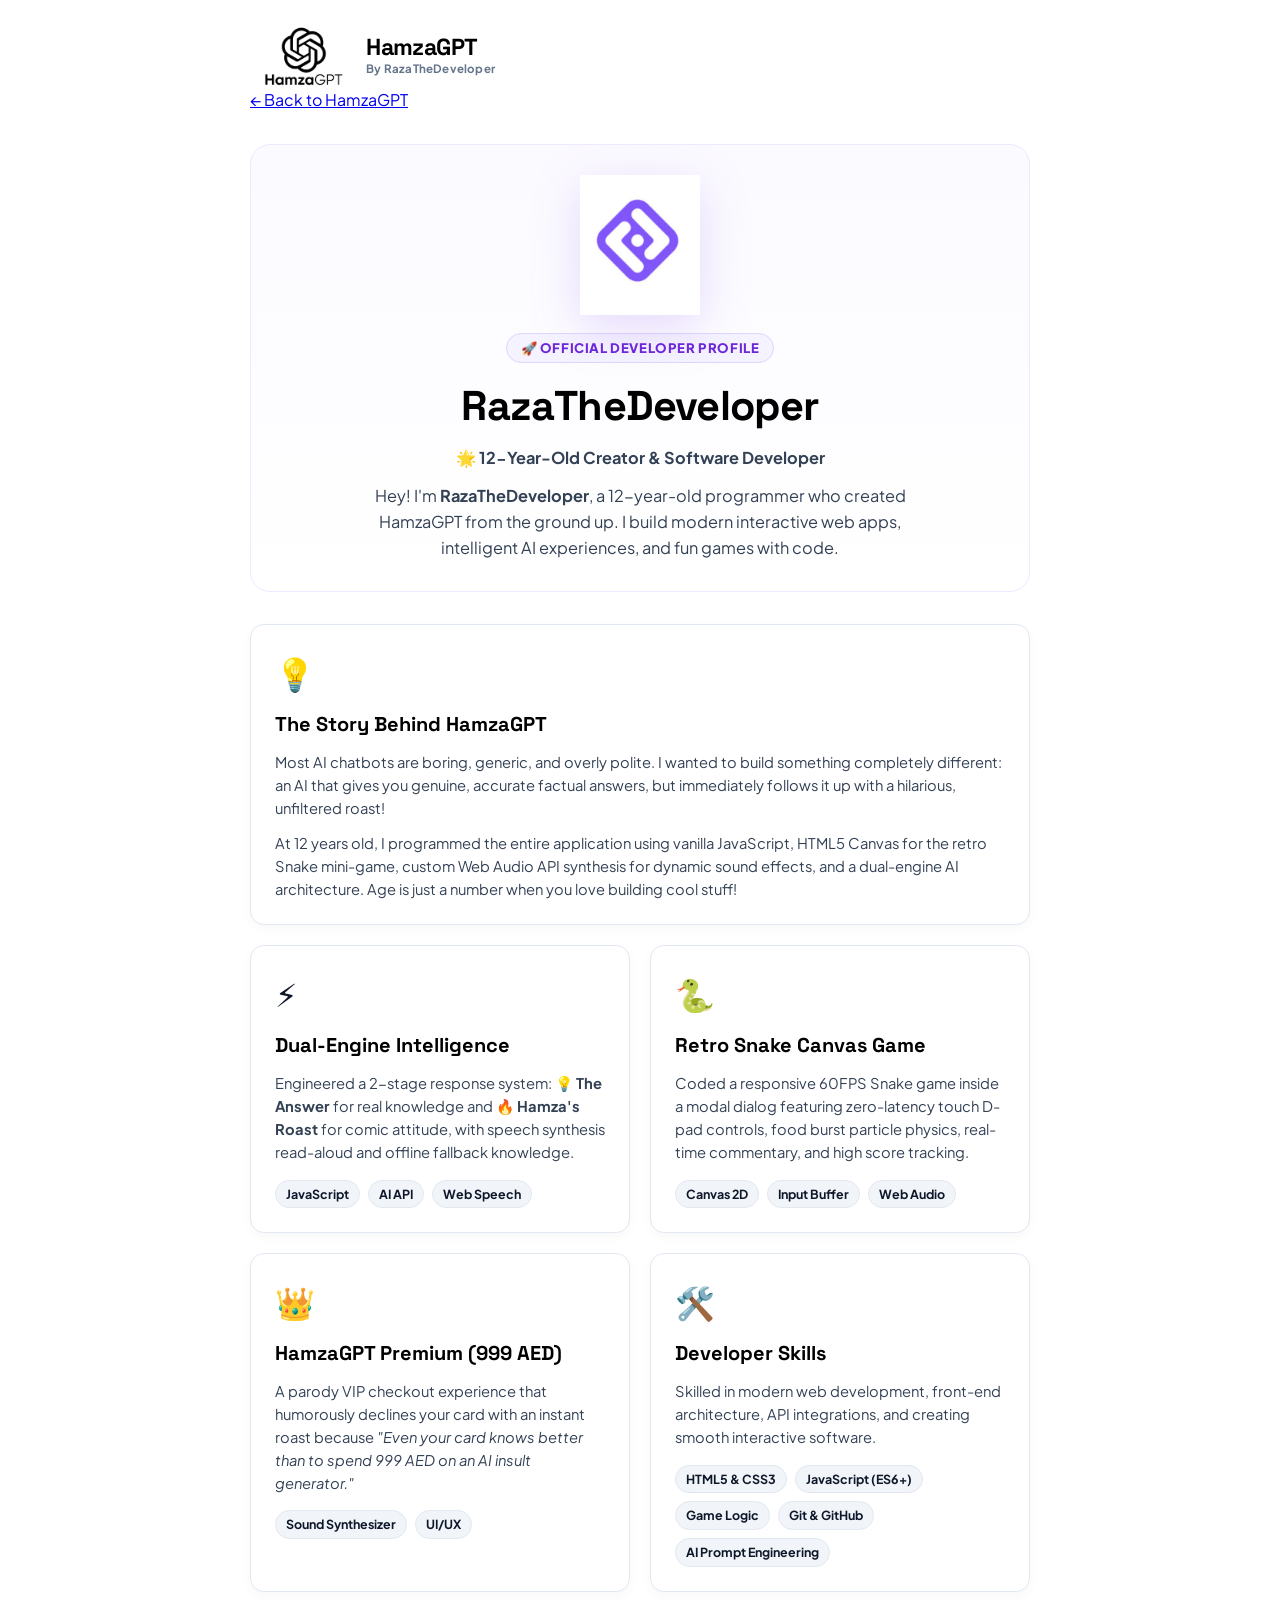
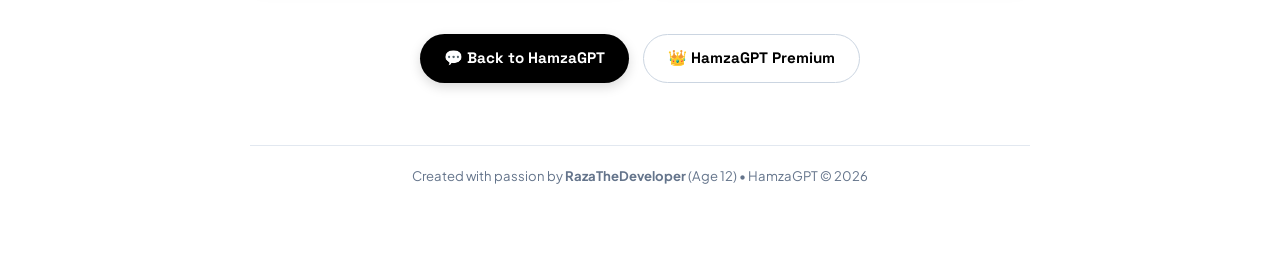
==== developer.html @ 1ef6a2d9 "feat: add developer page with logo for 12-year-old creator RazaTheDeveloper and Learn More link" ====
<!DOCTYPE html>
<html lang="en">
<head>
  <meta charset="UTF-8">
  <meta name="viewport" content="width=device-width, initial-scale=1.0">
  <title>About RazaTheDeveloper | Creator of HamzaGPT</title>
  <link rel="preconnect" href="https://fonts.googleapis.com">
  <link rel="preconnect" href="https://fonts.gstatic.com" crossorigin>
  <link href="https://fonts.googleapis.com/css2?family=Plus+Jakarta+Sans:wght@400;500;600;700;800&family=Space+Grotesk:wght@600;700;800&display=swap" rel="stylesheet">
  <link rel="stylesheet" href="style.css">
  <link rel="icon" type="image/png" href="developer-logo.png">
  <style>
    html, body {
      height: auto !important;
      min-height: 100vh !important;
      overflow-y: auto !important;
      background: #ffffff !important;
    }
  </style>
</head>
<body class="theme-white">

  <div class="developer-page">
    
    <!-- Top Navigation -->
    <header class="premium-nav">
      <div class="brand">
        <a href="index.html" style="text-decoration: none; display: flex; align-items: center; gap: 12px;">
          <img src="logo.jpg" alt="HamzaGPT Logo" class="brand-logo" style="height: 64px;">
          <div class="brand-text">
            <h1 class="brand-title" style="font-size: 1.45rem;">HamzaGPT</h1>
            <span class="created-by-badge">By RazaTheDeveloper</span>
          </div>
        </a>
      </div>

      <a href="index.html" class="back-link">
        ← Back to HamzaGPT
      </a>
    </header>

    <!-- Developer Hero Section -->
    <section class="dev-hero">
      <img src="developer-logo.png" alt="RazaTheDeveloper Logo" class="dev-hero-logo">
      <span class="dev-badge">🚀 Official Developer Profile</span>
      <h1>RazaTheDeveloper</h1>
      <p class="dev-hero-age">🌟 12-Year-Old Creator & Software Developer</p>
      <p>
        Hey! I'm <strong>RazaTheDeveloper</strong>, a 12-year-old programmer who created HamzaGPT from the ground up. I build modern interactive web apps, intelligent AI experiences, and fun games with code.
      </p>
    </section>

    <!-- Cards Grid -->
    <section class="dev-cards-grid">
      
      <!-- The Story -->
      <div class="dev-card" style="grid-column: 1 / -1;">
        <span class="dev-card-icon">💡</span>
        <h3>The Story Behind HamzaGPT</h3>
        <p>
          Most AI chatbots are boring, generic, and overly polite. I wanted to build something completely different: an AI that gives you genuine, accurate factual answers, but immediately follows it up with a hilarious, unfiltered roast!
        </p>
        <p>
          At 12 years old, I programmed the entire application using vanilla JavaScript, HTML5 Canvas for the retro Snake mini-game, custom Web Audio API synthesis for dynamic sound effects, and a dual-engine AI architecture. Age is just a number when you love building cool stuff!
        </p>
      </div>

      <!-- Feature 1: Dual-Engine AI -->
      <div class="dev-card">
        <span class="dev-card-icon">⚡</span>
        <h3>Dual-Engine Intelligence</h3>
        <p>
          Engineered a 2-stage response system: <strong>💡 The Answer</strong> for real knowledge and <strong>🔥 Hamza's Roast</strong> for comic attitude, with speech synthesis read-aloud and offline fallback knowledge.
        </p>
        <div class="dev-tech-tags">
          <span class="dev-tech-tag">JavaScript</span>
          <span class="dev-tech-tag">AI API</span>
          <span class="dev-tech-tag">Web Speech</span>
        </div>
      </div>

      <!-- Feature 2: Built-in Snake Game -->
      <div class="dev-card">
        <span class="dev-card-icon">🐍</span>
        <h3>Retro Snake Canvas Game</h3>
        <p>
          Coded a responsive 60FPS Snake game inside a modal dialog featuring zero-latency touch D-pad controls, food burst particle physics, real-time commentary, and high score tracking.
        </p>
        <div class="dev-tech-tags">
          <span class="dev-tech-tag">Canvas 2D</span>
          <span class="dev-tech-tag">Input Buffer</span>
          <span class="dev-tech-tag">Web Audio</span>
        </div>
      </div>

      <!-- Feature 3: Sarcastic Premium System -->
      <div class="dev-card">
        <span class="dev-card-icon">👑</span>
        <h3>HamzaGPT Premium (999 AED)</h3>
        <p>
          A parody VIP checkout experience that humorously declines your card with an instant roast because <em>"Even your card knows better than to spend 999 AED on an AI insult generator."</em>
        </p>
        <div class="dev-tech-tags">
          <span class="dev-tech-tag">Sound Synthesizer</span>
          <span class="dev-tech-tag">UI/UX</span>
        </div>
      </div>

      <!-- Tech Stack -->
      <div class="dev-card">
        <span class="dev-card-icon">🛠️</span>
        <h3>Developer Skills</h3>
        <p>
          Skilled in modern web development, front-end architecture, API integrations, and creating smooth interactive software.
        </p>
        <div class="dev-tech-tags">
          <span class="dev-tech-tag">HTML5 & CSS3</span>
          <span class="dev-tech-tag">JavaScript (ES6+)</span>
          <span class="dev-tech-tag">Game Logic</span>
          <span class="dev-tech-tag">Git & GitHub</span>
          <span class="dev-tech-tag">AI Prompt Engineering</span>
        </div>
      </div>

    </section>

    <!-- Bottom Actions -->
    <div class="dev-cta-bar">
      <a href="index.html" class="dev-primary-btn">
        💬 Back to HamzaGPT
      </a>
      <a href="premium.html" class="dev-secondary-btn">
        👑 HamzaGPT Premium
      </a>
    </div>

    <!-- Page Footer -->
    <footer style="text-align: center; margin-top: 30px; padding-top: 20px; border-top: 1px solid var(--border-light); font-size: 0.82rem; color: var(--text-muted);">
      Created with passion by <strong>RazaTheDeveloper</strong> (Age 12) • HamzaGPT © 2026
    </footer>

  </div>

</body>
</html>
---- style.css ----
/* ========================================================
   HAMZAGPT - CLEAN CHATGPT AESTHETIC & PURE WHITE THEME
   ======================================================== */

:root {
  --bg-main: #ffffff;
  --bg-secondary: #f8fafc;
  --bg-card: #f9fafb;
  --bg-card-border: #e2e8f0;
  
  --text-primary: #0f172a;
  --text-secondary: #334155;
  --text-muted: #64748b;
  
  --border-light: #e2e8f0;
  --border-medium: #cbd5e1;
  --border-focus: #000000;
  
  --accent-red: #ef4444;

  --radius-sm: 8px;
  --radius-md: 14px;
  --radius-lg: 20px;
  --radius-full: 9999px;

  --font-main: 'Plus Jakarta Sans', system-ui, -apple-system, sans-serif;
  --font-display: 'Space Grotesk', system-ui, sans-serif;
  --transition: 0.15s ease;
}

* {
  box-sizing: border-box;
  margin: 0;
  padding: 0;
}

html, body {
  min-height: 100%;
}

body {
  font-family: var(--font-main);
  background-color: var(--bg-main) !important;
  color: var(--text-primary);
  display: flex;
  flex-direction: column;
  line-height: 1.5;
}

/* Master App Container */
.chat-app {
  display: flex;
  flex-direction: column;
  height: 100vh;
  width: 100%;
  max-width: 900px;
  margin: 0 auto;
  position: relative;
  background-color: var(--bg-main);
  overflow: hidden;
}

/* ========================================================
   2-SECOND SPLASH LOADING SCREEN
   ======================================================== */
.splash-screen {
  position: fixed;
  inset: 0;
  background: #ffffff;
  z-index: 99999;
  display: flex;
  align-items: center;
  justify-content: center;
  transition: opacity 0.45s cubic-bezier(0.4, 0, 0.2, 1), visibility 0.45s ease;
}

.splash-content {
  display: flex;
  flex-direction: column;
  align-items: center;
  text-align: center;
  gap: 14px;
}

.splash-logo {
  width: 240px;
  height: auto;
  max-height: 160px;
  object-fit: contain;
  animation: splashPulse 2s ease-in-out infinite;
}

@keyframes splashPulse {
  0%, 100% { transform: scale(1); opacity: 0.95; }
  50% { transform: scale(1.04); opacity: 1; }
}

.splash-bar {
  width: 180px;
  height: 3px;
  background: #f1f5f9;
  border-radius: 9999px;
  overflow: hidden;
  margin-top: 4px;
}

.splash-bar-fill {
  height: 100%;
  width: 0%;
  background: #000000;
  border-radius: 9999px;
  animation: splashFill 1.9s cubic-bezier(0.4, 0, 0.2, 1) forwards;
}

@keyframes splashFill {
  0% { width: 0%; }
  35% { width: 55%; }
  75% { width: 85%; }
  100% { width: 100%; }
}

.splash-tagline {
  font-size: 0.84rem;
  font-weight: 600;
  color: #64748b;
  letter-spacing: 0.3px;
}

.splash-screen.fade-out {
  opacity: 0;
  visibility: hidden;
  pointer-events: none;
}

/* ========================================================
   HEADER & BIG LOGO
   ======================================================== */
.app-header {
  display: flex;
  align-items: center;
  justify-content: space-between;
  padding: 12px 24px;
  border-bottom: 1px solid var(--border-light);
  background: #ffffff;
  flex-shrink: 0;
  z-index: 10;
  gap: 16px;
}

.brand {
  display: flex;
  align-items: center;
  gap: 14px;
}

/* Big Crisp Brand Logo */
.brand-logo {
  height: 72px;
  width: auto;
  max-width: 240px;
  object-fit: contain;
  display: block;
  transition: transform var(--transition);
}

.brand-logo:hover {
  transform: scale(1.03);
}

.brand-title {
  font-family: var(--font-display);
  font-size: 1.65rem;
  font-weight: 800;
  color: #000000;
  letter-spacing: -0.6px;
  line-height: 1.1;
}

.brand-text {
  display: flex;
  flex-direction: column;
  justify-content: center;
}

.created-by-badge {
  font-size: 0.72rem;
  font-weight: 700;
  color: #64748b;
  letter-spacing: 0.2px;
}

.creator-subtitle {
  font-size: 0.84rem !important;
  font-weight: 700;
  color: #000000 !important;
  background: #f1f5f9;
  display: inline-block;
  padding: 3px 12px;
  border-radius: var(--radius-full);
  margin-bottom: 8px !important;
  border: 1px solid var(--border-light);
}

.header-right {
  display: flex;
  align-items: center;
  gap: 10px;
}

/* Mini Snake Game Button */
.snake-nav-btn {
  display: inline-flex;
  align-items: center;
  gap: 6px;
  background: #ffffff;
  color: #000000;
  border: 1.5px solid var(--border-medium);
  padding: 7px 13px;
  border-radius: var(--radius-full);
  font-size: 0.82rem;
  font-weight: 700;
  cursor: pointer;
  transition: all var(--transition);
}

.snake-nav-btn:hover {
  background: #f1f5f9;
  border-color: #000000;
  transform: translateY(-1px);
}

/* Clean Buy Premium Button */
.buy-premium-nav-btn {
  display: inline-flex;
  align-items: center;
  gap: 7px;
  background: #000000;
  color: #ffffff;
  border: 1px solid #000000;
  padding: 8px 16px;
  border-radius: var(--radius-full);
  font-size: 0.86rem;
  font-weight: 700;
  cursor: pointer;
  text-decoration: none;
  transition: all var(--transition);
  box-shadow: 0 2px 6px rgba(0, 0, 0, 0.15);
}

.buy-premium-nav-btn:hover {
  background: #1e293b;
  transform: translateY(-1px);
  box-shadow: 0 4px 12px rgba(0, 0, 0, 0.22);
  color: #ffffff;
}

.buy-premium-nav-btn .premium-sparkle {
  font-size: 1rem;
}

.buy-premium-nav-btn .premium-btn-label {
  font-weight: 800;
}

/* ========================================================
   CHAT AREA & WELCOME HERO
   ======================================================== */
.chat-area {
  flex: 1;
  overflow-y: auto;
  padding: 24px 20px 10px;
  display: flex;
  flex-direction: column;
  scroll-behavior: smooth;
}

.chat-area::-webkit-scrollbar {
  width: 6px;
}
.chat-area::-webkit-scrollbar-thumb {
  background: #cbd5e1;
  border-radius: 4px;
}

.messages {
  display: flex;
  flex-direction: column;
  gap: 20px;
  min-height: 100%;
}

.welcome-box {
  display: flex;
  flex-direction: column;
  align-items: center;
  justify-content: center;
  text-align: center;
  margin: auto 0;
  padding: 30px 16px;
}

.welcome-logo-wrap {
  margin-bottom: 16px;
}

/* Big Welcome Center Logo */
.welcome-logo {
  height: 115px;
  width: auto;
  object-fit: contain;
}

.welcome-box h2 {
  font-family: var(--font-display);
  font-size: 1.85rem;
  font-weight: 700;
  letter-spacing: -0.5px;
  margin-bottom: 8px;
  color: var(--text-primary);
}

.welcome-box p {
  font-size: 0.98rem;
  color: var(--text-secondary);
  max-width: 520px;
  margin-bottom: 20px;
}

.welcome-prompts {
  display: flex;
  flex-wrap: wrap;
  gap: 8px;
  justify-content: center;
  max-width: 650px;
}

.welcome-pill {
  background: #f8fafc;
  border: 1px solid var(--border-light);
  color: var(--text-secondary);
  padding: 7px 14px;
  border-radius: var(--radius-full);
  font-size: 0.84rem;
  font-weight: 600;
  cursor: pointer;
  transition: all var(--transition);
}

.welcome-pill:hover {
  background: #ffffff;
  border-color: #000000;
  color: #000000;
  transform: translateY(-1px);
  box-shadow: 0 2px 6px rgba(0, 0, 0, 0.05);
}

/* ========================================================
   MESSAGE BUBBLES
   ======================================================== */
.message-wrapper {
  display: flex;
  gap: 12px;
  animation: messageSlide 0.2s cubic-bezier(0.16, 1, 0.3, 1) forwards;
}

@keyframes messageSlide {
  from { opacity: 0; transform: translateY(8px); }
  to { opacity: 1; transform: translateY(0); }
}

.message-wrapper.bot-wrapper {
  align-self: flex-start;
  max-width: 90%;
}

.message-wrapper.user-wrapper {
  align-self: flex-end;
  flex-direction: row-reverse;
  max-width: 82%;
}

.msg-avatar {
  width: 36px;
  height: 36px;
  border-radius: 50%;
  background: #f1f5f9;
  border: 1px solid var(--border-light);
  display: flex;
  align-items: center;
  justify-content: center;
  font-size: 18px;
  flex-shrink: 0;
}

.user-wrapper .msg-avatar {
  background: #000000;
  color: #ffffff;
  border-color: #000000;
}

.msg-bubble {
  padding: 16px 20px;
  border-radius: var(--radius-lg);
  font-size: 0.95rem;
  line-height: 1.6;
}

.bot-bubble {
  background: #ffffff;
  border: 1px solid var(--border-light);
  border-top-left-radius: 4px;
  box-shadow: 0 1px 4px rgba(0, 0, 0, 0.05);
}

.user-bubble {
  background: #000000;
  color: #ffffff;
  border-top-right-radius: 4px;
  box-shadow: 0 2px 8px rgba(0, 0, 0, 0.1);
}

.msg-header {
  display: flex;
  align-items: center;
  gap: 8px;
  margin-bottom: 10px;
  font-size: 0.76rem;
}

.msg-sender {
  font-weight: 700;
  color: var(--text-primary);
}

.user-wrapper .msg-sender {
  color: #ffffff;
}

.msg-time {
  color: var(--text-muted);
}

.msg-tag {
  background: #f1f5f9;
  color: #475569;
  padding: 2px 8px;
  border-radius: var(--radius-sm);
  font-size: 0.68rem;
  font-weight: 700;
  text-transform: uppercase;
  margin-left: auto;
}

/* Meaningful Answer & Funny Roast Sections */
.answer-section {
  margin-bottom: 12px;
}

.section-label {
  font-size: 0.75rem;
  font-weight: 700;
  text-transform: uppercase;
  letter-spacing: 0.5px;
  color: var(--text-muted);
  margin-bottom: 4px;
}

.answer-text {
  font-size: 0.95rem;
  color: var(--text-primary);
  line-height: 1.6;
}

.roast-section {
  margin-top: 10px;
  padding: 12px 14px;
  background: #fef2f2;
  border-left: 3.5px solid var(--accent-red);
  border-radius: 0 var(--radius-sm) var(--radius-sm) 0;
}

.roast-label {
  font-size: 0.74rem;
  font-weight: 800;
  color: #991b1b;
  text-transform: uppercase;
  letter-spacing: 0.5px;
  margin-bottom: 4px;
}

.roast-text {
  font-size: 0.93rem;
  font-weight: 600;
  color: #7f1d1d;
  line-height: 1.5;
}

.msg-actions {
  display: flex;
  align-items: center;
  justify-content: flex-end;
  gap: 8px;
  margin-top: 12px;
  padding-top: 8px;
  border-top: 1px solid var(--border-light);
}

.action-pill-btn {
  background: #f8fafc;
  border: 1px solid var(--border-light);
  color: var(--text-muted);
  font-size: 0.76rem;
  font-weight: 600;
  padding: 4px 10px;
  border-radius: var(--radius-sm);
  cursor: pointer;
  display: inline-flex;
  align-items: center;
  gap: 4px;
  transition: all var(--transition);
}

.action-pill-btn:hover {
  background: #ffffff;
  border-color: #000000;
  color: var(--text-primary);
}

/* Typing Indicator */
.typing-indicator {
  display: flex;
  gap: 12px;
  align-self: flex-start;
  margin-top: 4px;
}

.typing-avatar {
  width: 34px;
  height: 34px;
  border-radius: 50%;
  background: #f1f5f9;
  border: 1px solid var(--border-light);
  display: flex;
  align-items: center;
  justify-content: center;
  font-size: 17px;
  flex-shrink: 0;
}

.typing-pill {
  background: #f8fafc;
  border: 1px solid var(--border-light);
  padding: 8px 14px;
  border-radius: var(--radius-full);
  display: flex;
  align-items: center;
  gap: 10px;
  font-size: 0.8rem;
  color: var(--text-secondary);
}

.typing-dots {
  display: flex;
  gap: 4px;
}

.typing-dots span {
  width: 6px;
  height: 6px;
  border-radius: 50%;
  background: #000000;
  animation: typingBounce 1.2s infinite ease-in-out both;
}

.typing-dots span:nth-child(1) { animation-delay: -0.32s; }
.typing-dots span:nth-child(2) { animation-delay: -0.16s; }

@keyframes typingBounce {
  0%, 80%, 100% { opacity: 0.2; transform: scale(0.8); }
  40% { opacity: 1; transform: scale(1.1); }
}

/* ========================================================
   BOTTOM INPUT FOOTER (ChatGPT STYLE)
   ======================================================== */
.app-footer {
  padding: 12px 20px 20px;
  background: #ffffff;
  border-top: 1px solid var(--border-light);
  flex-shrink: 0;
}

.chat-input-form {
  width: 100%;
}

.input-box {
  display: flex;
  align-items: center;
  background: #ffffff;
  border: 1.5px solid #cbd5e1;
  border-radius: var(--radius-lg);
  padding: 8px 10px 8px 18px;
  box-shadow: 0 2px 6px rgba(0, 0, 0, 0.04);
  transition: border-color var(--transition), box-shadow var(--transition);
}

.input-box:focus-within {
  border-color: #000000;
  box-shadow: 0 0 0 3px rgba(0, 0, 0, 0.06);
}

textarea#userInput {
  flex: 1;
  background: transparent;
  border: none;
  outline: none;
  font-family: inherit;
  font-size: 0.95rem;
  color: var(--text-primary);
  resize: none;
  line-height: 1.4;
  max-height: 120px;
  padding: 4px 0;
}

textarea#userInput::placeholder {
  color: var(--text-muted);
}

.send-btn {
  width: 36px;
  height: 36px;
  border-radius: 50%;
  background: #000000;
  border: none;
  color: #ffffff;
  cursor: pointer;
  display: flex;
  align-items: center;
  justify-content: center;
  transition: all var(--transition);
  flex-shrink: 0;
  margin-left: 8px;
}

.send-btn:hover {
  background: #1e293b;
  transform: scale(1.05);
}

.send-btn:active {
  transform: scale(0.95);
}

.footer-note {
  text-align: center;
  margin-top: 8px;
  font-size: 0.74rem;
  color: var(--text-muted);
}

/* ========================================================
   MINI SNAKE GAME MODAL & CONTROLS
   ======================================================== */
.modal-backdrop {
  position: fixed;
  inset: 0;
  background: rgba(0, 0, 0, 0.5);
  backdrop-filter: blur(4px);
  z-index: 100;
  display: flex;
  align-items: center;
  justify-content: center;
  padding: 16px;
}

.modal-card {
  background: #ffffff;
  border-radius: var(--radius-lg);
  width: 100%;
  max-width: 420px;
  box-shadow: 0 25px 50px rgba(0, 0, 0, 0.2);
  overflow: hidden;
  animation: scaleModal 0.16s ease;
}

@keyframes scaleModal {
  from { transform: scale(0.96); opacity: 0; }
  to { transform: scale(1); opacity: 1; }
}

.modal-header {
  display: flex;
  align-items: center;
  justify-content: space-between;
  padding: 16px 20px;
  border-bottom: 1px solid var(--border-light);
}

.close-btn {
  background: transparent;
  border: none;
  font-size: 1.5rem;
  color: var(--text-muted);
  cursor: pointer;
  line-height: 1;
}

.close-btn:hover {
  color: var(--text-primary);
}

.snake-modal-title {
  display: flex;
  align-items: center;
  gap: 10px;
}

.game-icon {
  font-size: 1.6rem;
}

.snake-modal-title h3 {
  font-family: var(--font-display);
  font-size: 1.2rem;
  font-weight: 800;
}

.game-sub {
  font-size: 0.72rem;
  color: var(--text-muted);
  display: block;
}

.snake-modal-body {
  padding: 20px;
  display: flex;
  flex-direction: column;
  align-items: center;
  gap: 14px;
}

.snake-stats-bar {
  display: flex;
  justify-content: space-between;
  align-items: center;
  width: 100%;
  max-width: 320px;
  gap: 8px;
}

.snake-score-box {
  background: #f1f5f9;
  border: 1px solid var(--border-light);
  padding: 6px 12px;
  border-radius: var(--radius-full);
  font-size: 0.8rem;
  font-weight: 700;
  display: flex;
  align-items: center;
  gap: 4px;
}

.snake-score-box strong {
  font-size: 0.95rem;
  color: #000000;
}

.snake-pause-btn {
  background: #ffffff;
  border: 1.5px solid var(--border-medium);
  color: #000000;
  padding: 5px 12px;
  border-radius: var(--radius-full);
  font-size: 0.78rem;
  font-weight: 700;
  cursor: pointer;
  transition: all var(--transition);
}

.snake-pause-btn:hover {
  background: #f1f5f9;
  border-color: #000000;
}

.snake-commentary {
  font-size: 0.78rem;
  font-weight: 700;
  color: #64748b;
  font-style: italic;
  text-align: center;
  min-height: 18px;
  transition: color 0.3s ease;
}

.canvas-wrap {
  position: relative;
  width: 320px;
  height: 320px;
  border: 2.5px solid #000000;
  border-radius: var(--radius-md);
  overflow: hidden;
  background: #ffffff;
  box-shadow: 0 8px 24px rgba(0, 0, 0, 0.1);
  touch-action: none;
}

canvas#snakeCanvas {
  display: block;
}

.game-over-overlay {
  position: absolute;
  inset: 0;
  background: rgba(0, 0, 0, 0.9);
  backdrop-filter: blur(4px);
  display: flex;
  flex-direction: column;
  align-items: center;
  justify-content: center;
  text-align: center;
  color: #ffffff;
  padding: 24px 20px;
  gap: 12px;
  animation: fadeIn 0.18s ease;
}

.skull-icon {
  font-size: 2.4rem;
}

.game-over-overlay h4 {
  font-family: var(--font-display);
  font-size: 1.5rem;
  font-weight: 800;
  color: #ef4444;
}

.game-over-overlay p {
  font-size: 0.88rem;
  color: #e2e8f0;
  font-style: italic;
  max-width: 260px;
  line-height: 1.45;
}

.primary-btn {
  background: #ffffff;
  color: #000000;
  border: none;
  padding: 10px 22px;
  border-radius: var(--radius-full);
  font-weight: 800;
  font-size: 0.88rem;
  cursor: pointer;
  transition: all var(--transition);
  box-shadow: 0 4px 14px rgba(255, 255, 255, 0.2);
}

.primary-btn:hover {
  background: #f1f5f9;
  transform: scale(1.05);
}

/* Ergonomic Modern D-Pad */
.mobile-dpad {
  display: flex;
  flex-direction: column;
  align-items: center;
  gap: 6px;
  margin-top: 6px;
}

.dpad-row {
  display: flex;
  gap: 8px;
}

.dpad-btn {
  width: 52px;
  height: 44px;
  background: #ffffff;
  border: 1.5px solid var(--border-medium);
  border-radius: var(--radius-sm);
  font-size: 1.15rem;
  font-weight: 800;
  color: #000000;
  cursor: pointer;
  display: flex;
  align-items: center;
  justify-content: center;
  user-select: none;
  -webkit-user-select: none;
  touch-action: manipulation;
  box-shadow: 0 2px 4px rgba(0, 0, 0, 0.06);
  transition: all 0.1s ease;
}

.dpad-btn:hover {
  background: #f8fafc;
  border-color: #000000;
}

.dpad-btn:active, .dpad-btn.active {
  background: #000000;
  color: #ffffff;
  border-color: #000000;
  transform: scale(0.92);
  box-shadow: none;
}

.learn-more-link {
  display: inline-flex;
  align-items: center;
  gap: 4px;
  color: #000000;
  font-weight: 800;
  text-decoration: underline;
  text-underline-offset: 3px;
  transition: color var(--transition);
}

.learn-more-link:hover {
  color: #7c3aed;
}

/* ========================================================
   DEVELOPER PAGE STYLES (RazaTheDeveloper)
   ======================================================== */
.developer-page {
  max-width: 820px;
  margin: 0 auto;
  padding: 24px 20px 80px;
  min-height: 100vh;
  display: flex;
  flex-direction: column;
  gap: 32px;
  background: #ffffff;
}

.dev-hero {
  display: flex;
  flex-direction: column;
  align-items: center;
  text-align: center;
  padding: 30px 20px;
  background: linear-gradient(180deg, #fbfaff 0%, #ffffff 100%);
  border: 1.5px solid #ede9fe;
  border-radius: var(--radius-lg);
  position: relative;
  overflow: hidden;
}

.dev-hero-logo {
  width: 140px;
  height: 140px;
  object-fit: contain;
  margin-bottom: 18px;
  filter: drop-shadow(0 12px 24px rgba(124, 58, 237, 0.18));
  transition: transform 0.3s cubic-bezier(0.34, 1.56, 0.64, 1);
}

.dev-hero-logo:hover {
  transform: scale(1.08) rotate(4deg);
}

.dev-badge {
  display: inline-flex;
  align-items: center;
  gap: 6px;
  background: #f5f3ff;
  border: 1px solid #ddd6fe;
  color: #6d28d9;
  font-size: 0.82rem;
  font-weight: 800;
  text-transform: uppercase;
  letter-spacing: 0.6px;
  padding: 4px 14px;
  border-radius: var(--radius-full);
  margin-bottom: 12px;
}

.dev-hero h1 {
  font-family: var(--font-display);
  font-size: 2.6rem;
  font-weight: 800;
  letter-spacing: -0.8px;
  color: #000000;
  margin-bottom: 8px;
}

.dev-hero-age {
  font-size: 1.15rem;
  font-weight: 700;
  color: #7c3aed;
  margin-bottom: 12px;
}

.dev-hero p {
  font-size: 1.02rem;
  color: var(--text-secondary);
  max-width: 580px;
  line-height: 1.6;
}

.dev-cards-grid {
  display: grid;
  grid-template-columns: repeat(auto-fit, minmax(260px, 1fr));
  gap: 20px;
}

.dev-card {
  background: #ffffff;
  border: 1.5px solid var(--border-light);
  border-radius: var(--radius-md);
  padding: 24px;
  display: flex;
  flex-direction: column;
  gap: 12px;
  box-shadow: 0 4px 12px rgba(0, 0, 0, 0.03);
  transition: transform var(--transition), border-color var(--transition);
}

.dev-card:hover {
  transform: translateY(-2px);
  border-color: #000000;
}

.dev-card-icon {
  font-size: 2rem;
}

.dev-card h3 {
  font-family: var(--font-display);
  font-size: 1.25rem;
  font-weight: 800;
  color: #000000;
}

.dev-card p {
  font-size: 0.92rem;
  color: var(--text-secondary);
  line-height: 1.55;
}

.dev-tech-tags {
  display: flex;
  flex-wrap: wrap;
  gap: 8px;
  margin-top: 4px;
}

.dev-tech-tag {
  background: #f1f5f9;
  border: 1px solid var(--border-light);
  color: var(--text-primary);
  font-size: 0.78rem;
  font-weight: 700;
  padding: 4px 10px;
  border-radius: var(--radius-full);
}

.dev-cta-bar {
  display: flex;
  justify-content: center;
  gap: 14px;
  flex-wrap: wrap;
  margin-top: 10px;
}

.dev-primary-btn {
  background: #000000;
  color: #ffffff;
  text-decoration: none;
  font-family: var(--font-display);
  font-size: 0.95rem;
  font-weight: 800;
  padding: 12px 24px;
  border-radius: var(--radius-full);
  display: inline-flex;
  align-items: center;
  gap: 8px;
  transition: all var(--transition);
  box-shadow: 0 4px 12px rgba(0, 0, 0, 0.15);
}

.dev-primary-btn:hover {
  background: #1e293b;
  transform: translateY(-1px);
}

.dev-secondary-btn {
  background: #ffffff;
  color: #000000;
  border: 1.5px solid var(--border-medium);
  text-decoration: none;
  font-family: var(--font-display);
  font-size: 0.95rem;
  font-weight: 800;
  padding: 12px 24px;
  border-radius: var(--radius-full);
  display: inline-flex;
  align-items: center;
  gap: 8px;
  transition: all var(--transition);
}

.dev-secondary-btn:hover {
  background: #f1f5f9;
  border-color: #000000;
  transform: translateY(-1px);
}

/* Responsive */
@media (max-width: 640px) {
  .app-header { padding: 10px 16px; }
  .brand-logo { height: 50px; }
  .welcome-box h2 { font-size: 1.4rem; }
}
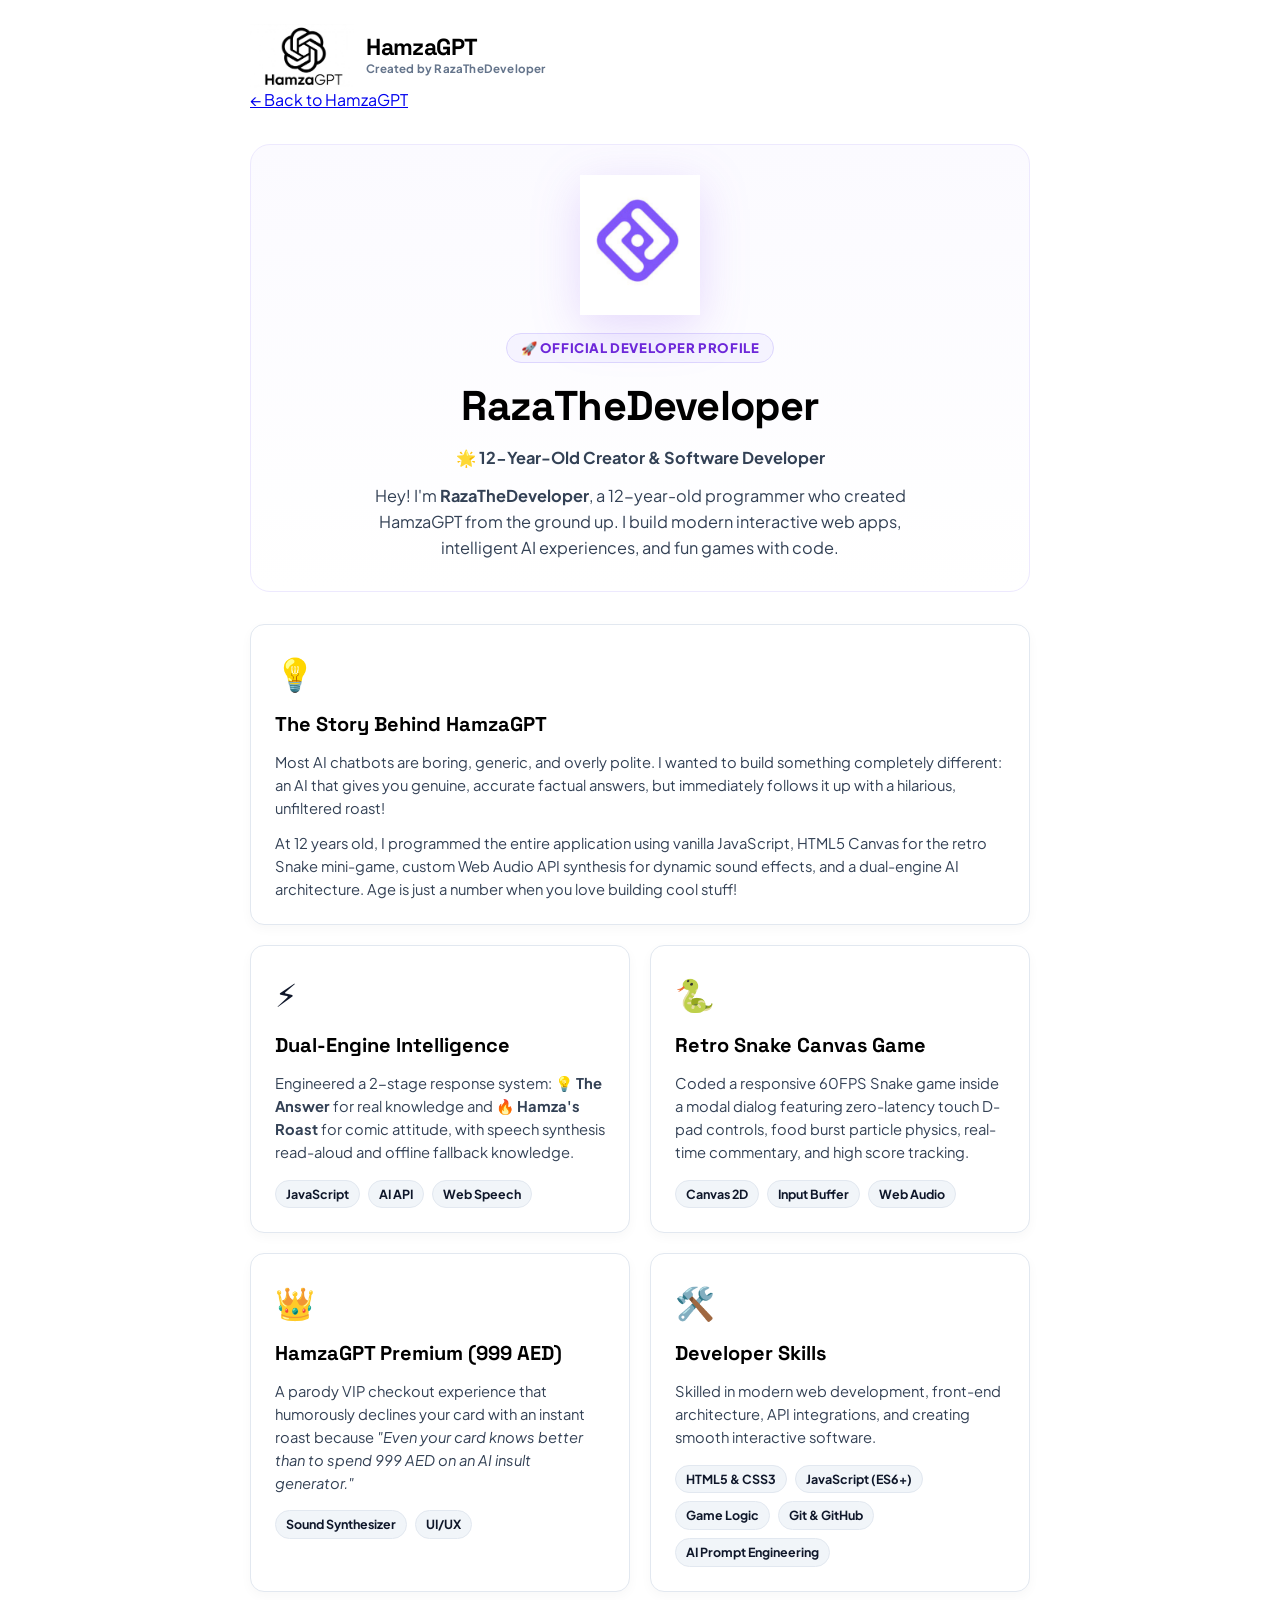
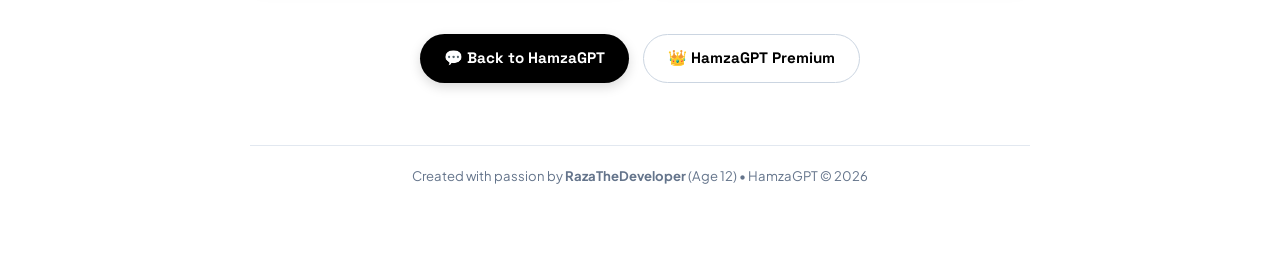
==== commit 937490e7: "fix: set branding strictly to Created by RazaTheDeveloper and remove Delisa gf Easter egg" ====
--- a/developer.html
+++ b/developer.html
@@ -29,7 +29,7 @@
           <img src="logo.jpg" alt="HamzaGPT Logo" class="brand-logo" style="height: 64px;">
           <div class="brand-text">
             <h1 class="brand-title" style="font-size: 1.45rem;">HamzaGPT</h1>
-            <span class="created-by-badge">By RazaTheDeveloper</span>
+            <span class="created-by-badge">Created by RazaTheDeveloper</span>
           </div>
         </a>
       </div>
@@ -143,3 +143,4 @@
 
 </body>
 </html>
+
